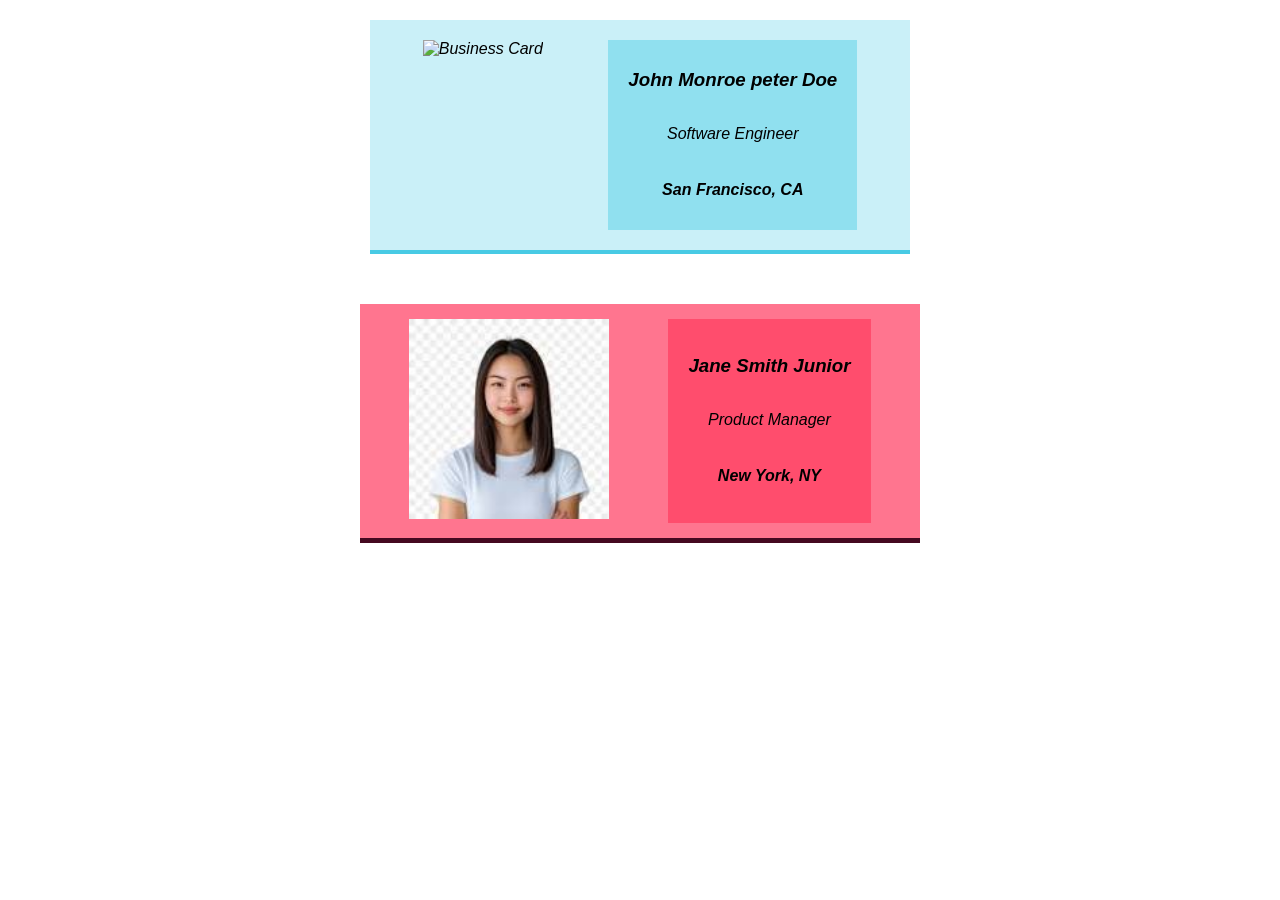
==== index.html @ 5d9ea2e1 "Add files via upload" ====
<!doctype html>
<html lang="en">
  <head>
    <meta charset="UTF-8" />
    <meta name="viewport" content="width=device-width, initial-scale=1.0" />
    <title>Document</title>
    <link rel="stylesheet" href="./main.css" />
  </head>
  <body>
    <div class="card">
      <!-- Image section -->
      <div class="child image_section">
        <img
          src="https://Static.vecteezy.com/system/resources/thumbnails/036/442/721/small/ai-generated-portrait-of-a-young-man-no-facial-expression-facing-the-camera-isolated-white-background-ai-generative-photo.jpg"
          alt="Business Card"
          class="avatar border-blue"
        />
      </div>

      <!-- Information section -->
      <div class="child info_section">
        <h3>John Monroe peter Doe</h3>
        <p>Software Engineer</p>
        <h4>San Francisco, CA</h4>
      </div>
    </div>

    <!--another card -->
    <div class="jane-card">
      <!-- Image section -->
      <div class="jane-image_section">
        <img
          src="[data-uri]"
          alt="Business Card"
          class="avatar border-blue"
        />
      </div>

      <!-- Information section -->
      <div class="jane-info_section">
        <h3>Jane Smith Junior</h3>
        <p>Product Manager</p>
        <h4>New York, NY</h4>
      </div>
    </div>
  </body>
</html>
---- main.css ----
body {
  margin: 20px;
  font-family: Arial, sans-serif;
}
.avatar {
  width: 200px;
}
/*flex parent*/
.card {
  background-color: #caf0f8;

  padding: 20px;
  max-width: 500px;
  margin-left: auto;
  border-bottom: 4px solid #48cae4;
  margin-right: auto;
  display: flex;
  justify-content: space-around;
}
.info_section {
  border: none;
  display: flex;
  flex-direction: column;
  justify-content: center;
  text-align: center;
  background-color: #90e0ef;
  padding: 10px 20px;
}
.child {
  font-style: italic;
}

.jane-card {
  padding: 15px 30px;
  max-width: 500px;
  margin: 50px auto;
  display: flex;
  gap: 20px;
  justify-content: space-around;
  border-bottom: 5px solid #450920;
  background-color: #ff758f;
}
.jane-info_section {
  display: flex;
  padding: 10px 20px;
  flex-direction: column;
  justify-content: center;
  text-align: center;
  font-style: italic;
  background-color: #ff4d6d;
}
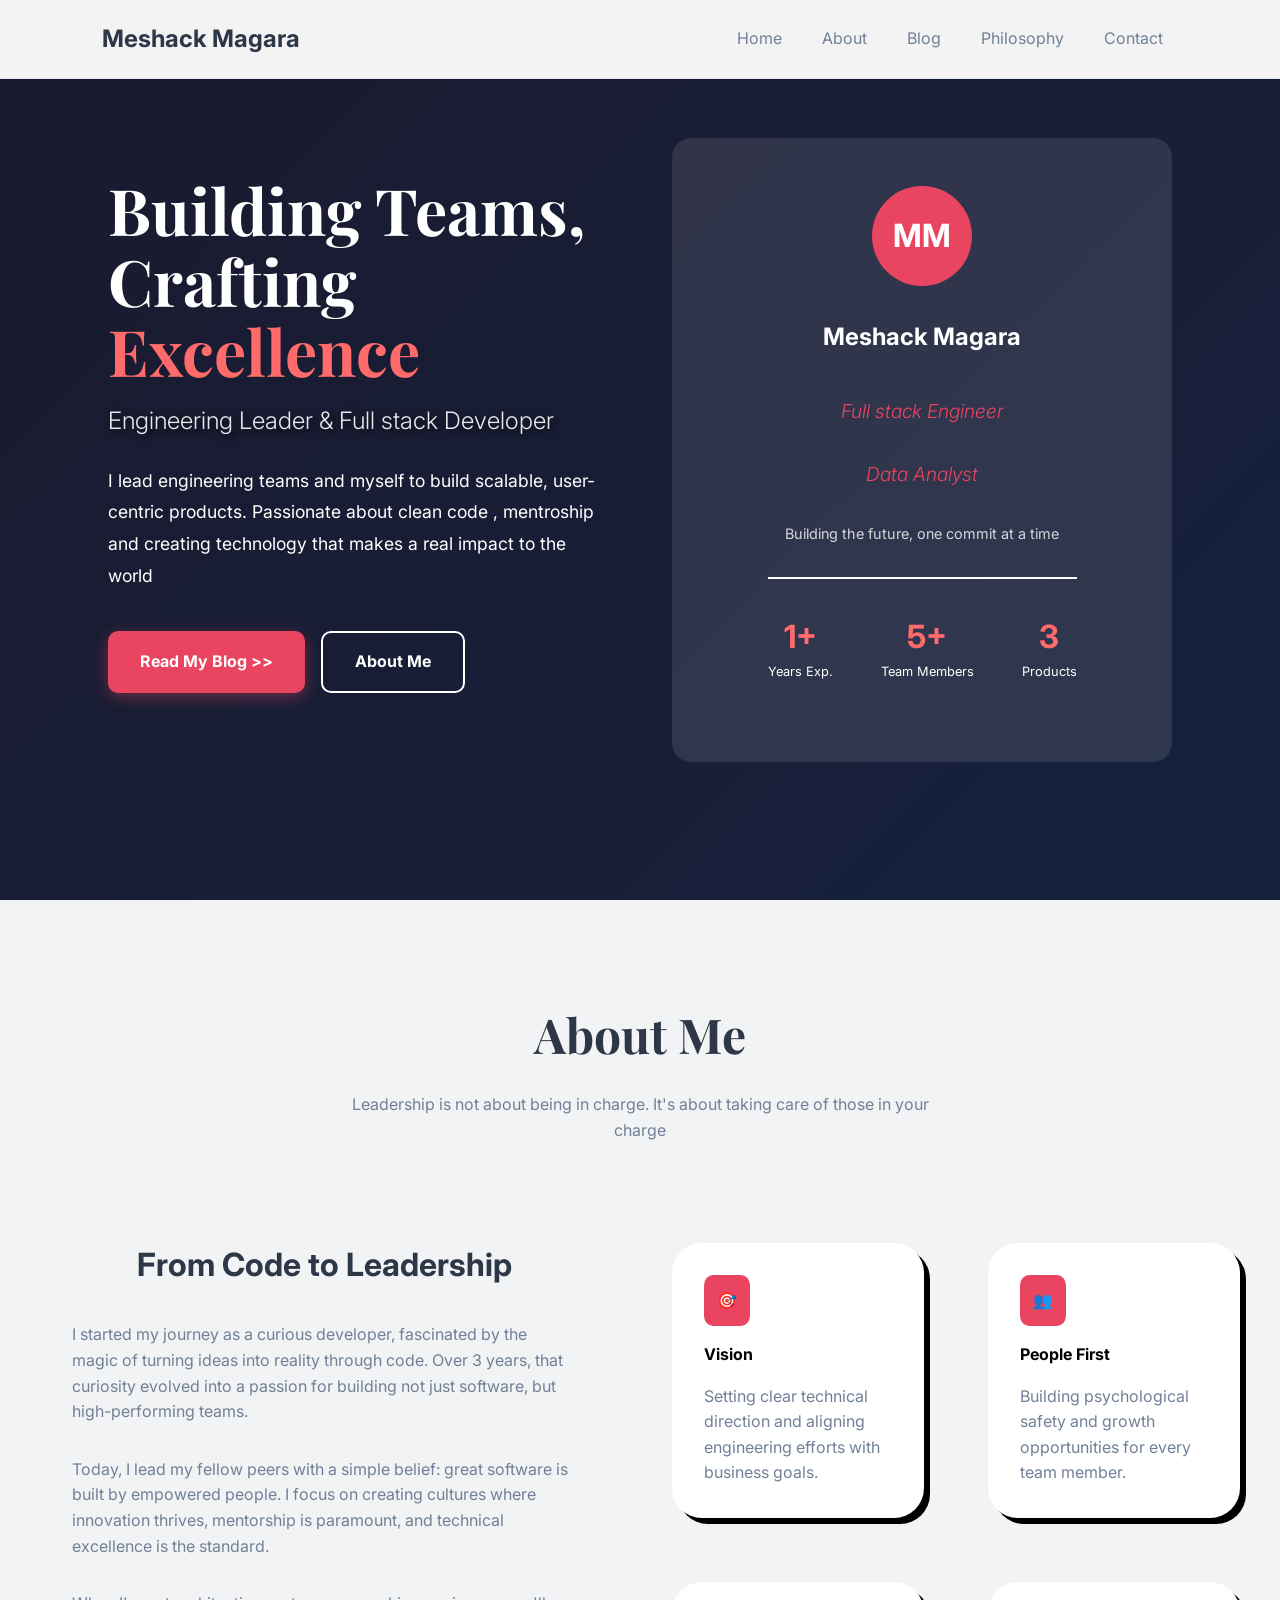
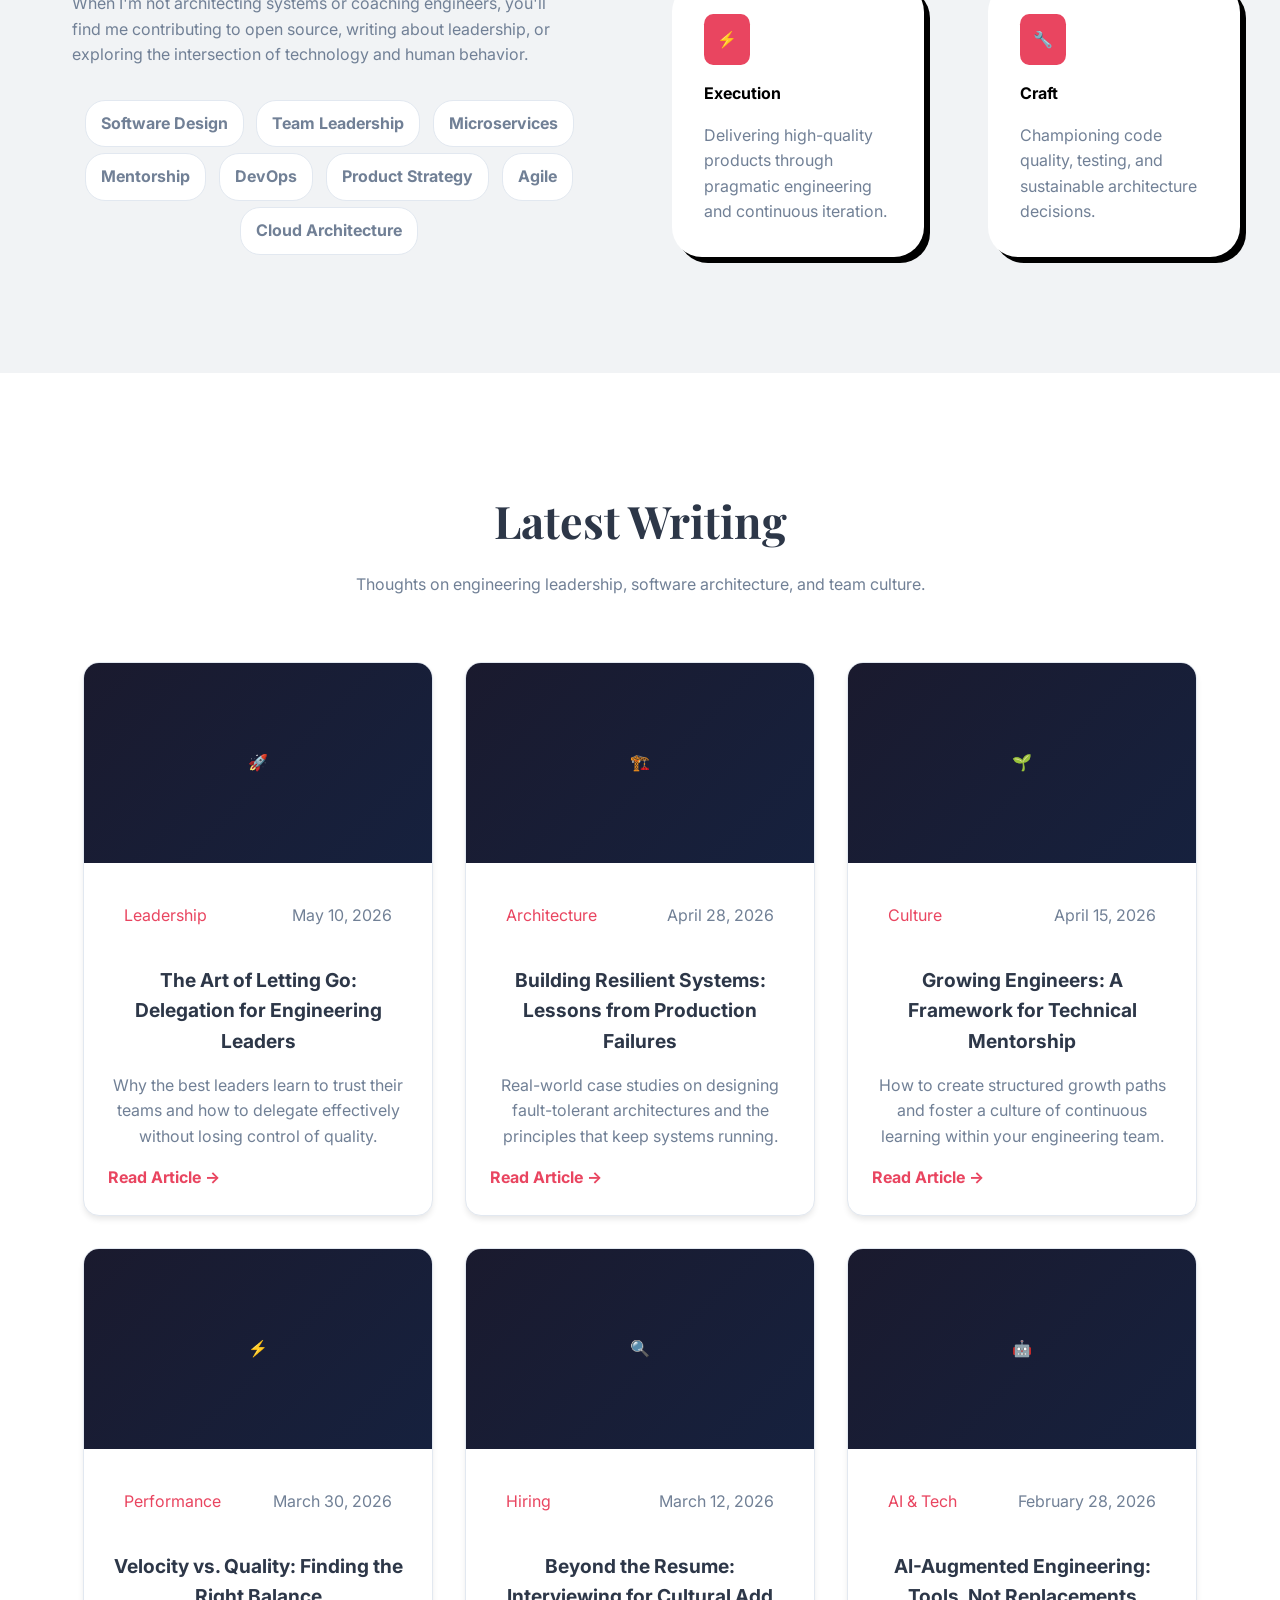
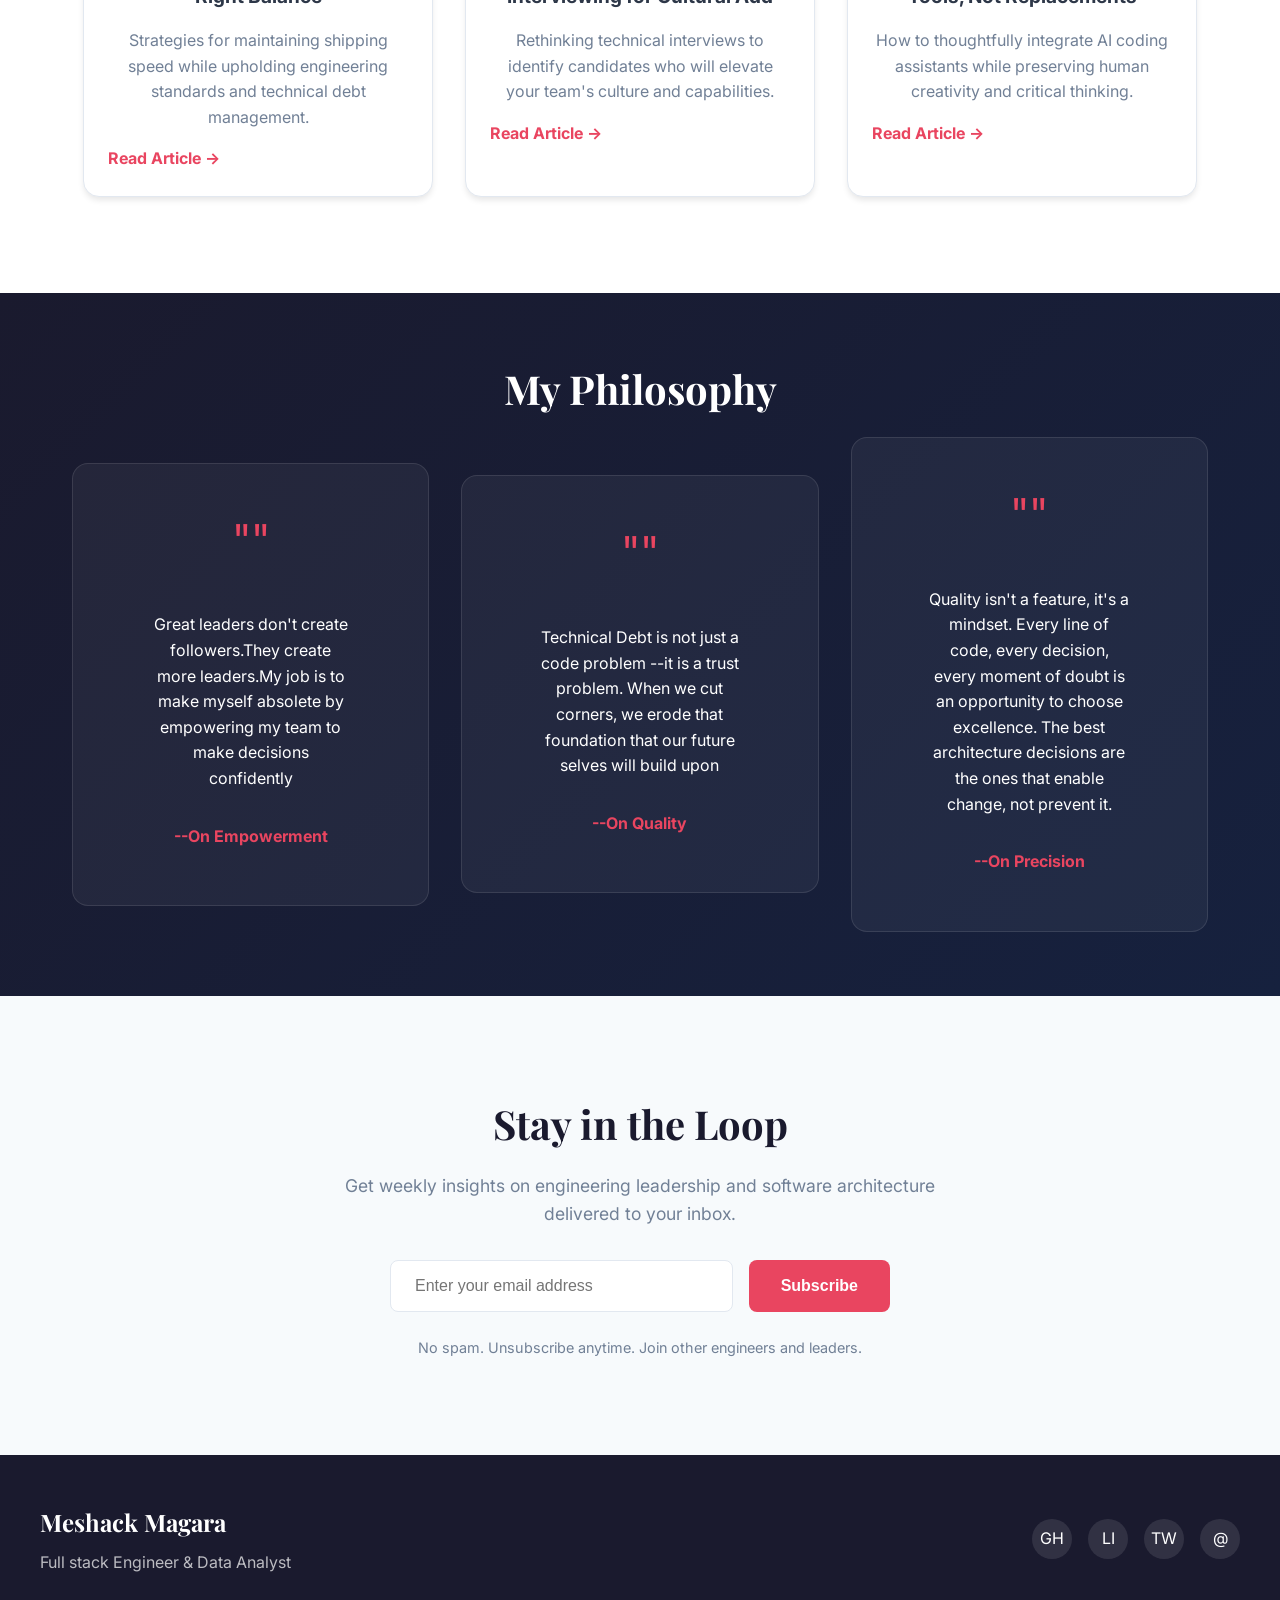
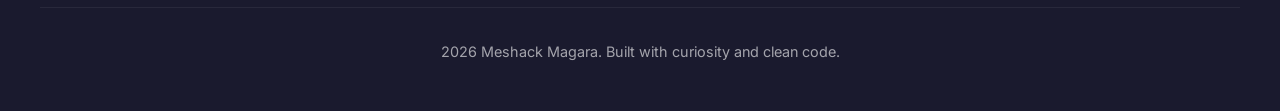
==== commit cc760b0b: "created my-blog-post" ====
--- a/index.html
+++ b/index.html
@@ -3,45 +3,343 @@
   <head>
     <meta charset="UTF-8" />
     <meta name="viewport" content="width=device-width, initial-scale=1.0" />
-    <title>Document</title>
-    <link rel="stylesheet" href="./main.css" />
+    <title>My Blog Post</title>
+    <link rel="stylesheet" href="main.css" />
+    <link
+      href="https://fonts.googleapis.com/css2?family=Inter:wght@300;400;500;600;700&family=Playfair+Display:wght@600;700&display=swap"
+      rel="stylesheet"
+    />
   </head>
   <body>
-    <div class="card">
-      <!-- Image section -->
-      <div class="child image_section">
-        <img
-          src="https://Static.vecteezy.com/system/resources/thumbnails/036/442/721/small/ai-generated-portrait-of-a-young-man-no-facial-expression-facing-the-camera-isolated-white-background-ai-generative-photo.jpg"
-          alt="Business Card"
-          class="avatar border-blue"
-        />
-      </div>
-
-      <!-- Information section -->
-      <div class="child info_section">
-        <h3>John Monroe peter Doe</h3>
-        <p>Software Engineer</p>
-        <h4>San Francisco, CA</h4>
-      </div>
-    </div>
-
-    <!--another card -->
-    <div class="jane-card">
-      <!-- Image section -->
-      <div class="jane-image_section">
-        <img
-          src="[data-uri]"
-          alt="Business Card"
-          class="avatar border-blue"
-        />
-      </div>
-
-      <!-- Information section -->
-      <div class="jane-info_section">
-        <h3>Jane Smith Junior</h3>
-        <p>Product Manager</p>
-        <h4>New York, NY</h4>
-      </div>
-    </div>
+    <!--Navigation section-->
+    <nav>
+      <div class="nav-bar">
+        <h2 class="name">Meshack Magara</h2>
+        <div class="nav-items">
+          <a href="#home" class="nav-link"> Home </a>
+          <a href="#about" class="nav-link">About</a>
+          <a href="#blog" class="nav-link">Blog</a>
+          <a href="#philosophy" class="nav-link">Philosophy</a>
+          <a href="#contact" class="nav-link">Contact</a>
+        </div>
+      </div>
+    </nav>
+
+    <section class="hero-section" id="home">
+      <div class="hero-container">
+        <!--first child-->
+        <div class="item">
+          <h1>
+            Building Teams, <br />
+            Crafting <br />
+            <span class="excellence">Excellence</span>
+          </h1>
+          <p class="highlight">Engineering Leader & Full stack Developer</p>
+          <p class="description">
+            I lead engineering teams and myself to build scalable, user- centric
+            products. Passionate about clean code , mentroship and creating
+            technology that makes a real impact to the world
+          </p>
+          <div class="btns">
+            <a href="#home" class="btn my-blog-btn">Read My Blog >></a>
+            <a href="#hero-section" class="btn about-btn">About Me</a>
+          </div>
+        </div>
+        <!--second child-->
+        <div class="item">
+          <div class="profile-card">
+            <div class="profile-avatar">MM</div>
+            <h3>Meshack Magara</h3>
+            <p class="role">Full stack Engineer</p>
+            <p class="role">Data Analyst</p>
+            <p style="opacity: 0.8; font-size: 0.9rem">
+              Building the future, one commit at a time
+            </p>
+            <div class="stats">
+              <div class="stat-item">
+                <h4>1+</h4>
+                <p>Years Exp.</p>
+              </div>
+              <div class="stat-item">
+                <h4>5+</h4>
+                <p>Team Members</p>
+              </div>
+              <div class="stat-item">
+                <h4>3</h4>
+                <p>Products</p>
+              </div>
+            </div>
+          </div>
+        </div>
+      </div>
+    </section>
+
+    <!--About section-->
+    <section class="About-section" id="about">
+      <div class="about-container">
+        <div class="about-header">
+          <h2>About Me</h2>
+          <p>
+            Leadership is not about being in charge. It's about taking care of
+            those in your charge
+          </p>
+        </div>
+        <div class="about-grid">
+          <!--about content-->
+          <div class="about-content">
+            <h3>From Code to Leadership</h3>
+            <p>
+              I started my journey as a curious developer, fascinated by the
+              magic of turning ideas into reality through code. Over 3 years,
+              that curiosity evolved into a passion for building not just
+              software, but high-performing teams.
+            </p>
+            <p>
+              Today, I lead my fellow peers with a simple belief: great software
+              is built by empowered people. I focus on creating cultures where
+              innovation thrives, mentorship is paramount, and technical
+              excellence is the standard.
+            </p>
+            <p>
+              When I'm not architecting systems or coaching engineers, you'll
+              find me contributing to open source, writing about leadership, or
+              exploring the intersection of technology and human behavior.
+            </p>
+
+            <div class="skills">
+              <span class="skill-tag">Software Design</span>
+              <span class="skill-tag">Team Leadership</span>
+              <span class="skill-tag">Microservices</span>
+              <span class="skill-tag">Mentorship</span>
+              <span class="skill-tag">DevOps</span>
+              <span class="skill-tag">Product Strategy</span>
+              <span class="skill-tag">Agile</span>
+              <span class="skill-tag">Cloud Architecture</span>
+            </div>
+          </div>
+
+          <!--about visuals-->
+          <div class="about-visual">
+            <div class="info-card">
+              <div class="icon">🎯</div>
+              <h4 class="vision">Vision</h4>
+              <p>
+                Setting clear technical direction and aligning engineering
+                efforts with business goals.
+              </p>
+            </div>
+            <div class="info-card">
+              <div class="icon">👥</div>
+              <h4 class="vision">People First</h4>
+              <p>
+                Building psychological safety and growth opportunities for every
+                team member.
+              </p>
+            </div>
+            <div class="info-card">
+              <div class="icon">⚡</div>
+              <h4 class="vision">Execution</h4>
+              <p>
+                Delivering high-quality products through pragmatic engineering
+                and continuous iteration.
+              </p>
+            </div>
+            <div class="info-card">
+              <div class="icon">🔧</div>
+              <h4 class="vision">Craft</h4>
+              <p>
+                Championing code quality, testing, and sustainable architecture
+                decisions.
+              </p>
+            </div>
+          </div>
+        </div>
+      </div>
+    </section>
+
+    <!--blog section-->
+    <section class="blog-section" id="blog">
+      <div class="blog-container">
+        <!--blog header-->
+        <div class="blog-header">
+          <h2 class="blog-title">Latest Writing</h2>
+          <p class="blog-description">
+            Thoughts on engineering leadership, software architecture, and team
+            culture.
+          </p>
+        </div>
+
+        <!--blog grid-->
+        <div class="blog-grid">
+          <div class="blog-card">
+            <div class="blog-image">🚀</div>
+            <div class="blog-content">
+              <div class="blog-meta">
+                <span class="blog-category">Leadership</span>
+                <span>May 10, 2026</span>
+              </div>
+              <h3>The Art of Letting Go: Delegation for Engineering Leaders</h3>
+              <p>
+                Why the best leaders learn to trust their teams and how to
+                delegate effectively without losing control of quality.
+              </p>
+              <a href="#" class="read-more">Read Article →</a>
+            </div>
+          </div>
+          <div class="blog-card">
+            <div class="blog-image">🏗️</div>
+            <div class="blog-content">
+              <div class="blog-meta">
+                <span class="blog-category">Architecture</span>
+                <span>April 28, 2026</span>
+              </div>
+              <h3>
+                Building Resilient Systems: Lessons from Production Failures
+              </h3>
+              <p>
+                Real-world case studies on designing fault-tolerant
+                architectures and the principles that keep systems running.
+              </p>
+              <a href="#" class="read-more">Read Article →</a>
+            </div>
+          </div>
+          <div class="blog-card">
+            <div class="blog-image">🌱</div>
+            <div class="blog-content">
+              <div class="blog-meta">
+                <span class="blog-category">Culture</span>
+                <span>April 15, 2026</span>
+              </div>
+              <h3>Growing Engineers: A Framework for Technical Mentorship</h3>
+              <p>
+                How to create structured growth paths and foster a culture of
+                continuous learning within your engineering team.
+              </p>
+              <a href="#" class="read-more">Read Article →</a>
+            </div>
+          </div>
+          <div class="blog-card">
+            <div class="blog-image">⚡</div>
+            <div class="blog-content">
+              <div class="blog-meta">
+                <span class="blog-category">Performance</span>
+                <span>March 30, 2026</span>
+              </div>
+              <h3>Velocity vs. Quality: Finding the Right Balance</h3>
+              <p>
+                Strategies for maintaining shipping speed while upholding
+                engineering standards and technical debt management.
+              </p>
+              <a href="#" class="read-more">Read Article →</a>
+            </div>
+          </div>
+          <div class="blog-card">
+            <div class="blog-image">🔍</div>
+            <div class="blog-content">
+              <div class="blog-meta">
+                <span class="blog-category">Hiring</span>
+                <span>March 12, 2026</span>
+              </div>
+              <h3>Beyond the Resume: Interviewing for Cultural Add</h3>
+              <p>
+                Rethinking technical interviews to identify candidates who will
+                elevate your team's culture and capabilities.
+              </p>
+              <a href="#" class="read-more">Read Article →</a>
+            </div>
+          </div>
+          <div class="blog-card">
+            <div class="blog-image">🤖</div>
+            <div class="blog-content">
+              <div class="blog-meta">
+                <span class="blog-category">AI & Tech</span>
+                <span>February 28, 2026</span>
+              </div>
+              <h3>AI-Augmented Engineering: Tools, Not Replacements</h3>
+              <p>
+                How to thoughtfully integrate AI coding assistants while
+                preserving human creativity and critical thinking.
+              </p>
+              <a href="#" class="read-more">Read Article →</a>
+            </div>
+          </div>
+        </div>
+      </div>
+    </section>
+
+    <!--philosophy section-->
+    <section class="philosophy" id="philosophy">
+      <div class="container">
+        <h2 class="philosophy-header">My Philosophy</h2>
+        <div class="philosophy-cards">
+          <div class="philosophy-card">
+            <div class="quote">""</div>
+            <p class="philosophy-description">
+              Great leaders don't create followers.They create more leaders.My
+              job is to make myself absolete by empowering my team to make
+              decisions confidently
+            </p>
+            <p class="tip">--On Empowerment</p>
+          </div>
+          <div class="philosophy-card">
+            <div class="quote">""</div>
+            <p class="philosophy-description">
+              Technical Debt is not just a code problem --it is a trust problem.
+              When we cut corners, we erode that foundation that our future
+              selves will build upon
+            </p>
+            <p class="tip">--On Quality</p>
+          </div>
+          <div class="philosophy-card">
+            <div class="quote">""</div>
+            <p class="philosophy-description">
+              Quality isn't a feature, it's a mindset. Every line of code, every
+              decision, every moment of doubt is an opportunity to choose
+              excellence. The best architecture decisions are the ones that
+              enable change, not prevent it.
+            </p>
+            <p class="tip">--On Precision</p>
+          </div>
+        </div>
+      </div>
+    </section>
+
+    <!--Contact section-->
+    <section class="newsletter" id="contact">
+      <div class="container">
+        <div class="newsletter-header">
+          <h2>Stay in the Loop</h2>
+          <p>
+            Get weekly insights on engineering leadership and software
+            architecture delivered to your inbox.
+          </p>
+        </div>
+        <form class="newsletter-form">
+          <input type="email" placeholder="Enter your email address" required />
+          <button type="submit">Subscribe</button>
+        </form>
+        <p class="newsletter-note">
+          No spam. Unsubscribe anytime. Join other engineers and leaders.
+        </p>
+      </div>
+    </section>
+
+    <footer>
+      <div class="footer-content">
+        <div class="footer-brand">
+          <h3>Meshack Magara</h3>
+          <p>Full stack Engineer & Data Analyst</p>
+        </div>
+        <div class="social-links">
+          <a href="#" title="GitHub">GH</a>
+          <a href="#" title="LinkedIn">LI</a>
+          <a href="#" title="Twitter">TW</a>
+          <a href="#" title="Email">@</a>
+        </div>
+      </div>
+      <div class="footer-bottom">
+        <p>2026 Meshack Magara. Built with curiosity and clean code.</p>
+      </div>
+    </footer>
   </body>
 </html>
--- a/main.css
+++ b/main.css
@@ -1,51 +1,960 @@
+* {
+  margin: 0;
+  padding: 0;
+  box-sizing: border-box;
+}
+
+:root {
+  --primary: #1a1a2e;
+  --secondary: #16213e;
+  --accent: #e94560;
+  --accent-light: #ff6b6b;
+  --text: #2d3748;
+  --text-light: #718096;
+  --bg: #ffffff;
+  --bg-alt: #f7fafc;
+  --border: #e2e8f0;
+  --shadow: 0 4px 6px -1px rgba(0, 0, 0, 0.1);
+  --shadow-lg: 0 20px 25px -5px rgba(0, 0, 0, 0.1);
+}
+
+html {
+  scroll-behavior: smooth;
+}
+
 body {
-  margin: 20px;
-  font-family: Arial, sans-serif;
-}
-.avatar {
-  width: 200px;
-}
-/*flex parent*/
-.card {
-  background-color: #caf0f8;
-
-  padding: 20px;
+  font-family:
+    "Inter",
+    -apple-system,
+    BlinkMacSystemFont,
+    sans-serif;
+  color: var(--text);
+  line-height: 1.6;
+  background: var(--bg);
+}
+
+/* Navigation section*/
+nav {
+  position: fixed;
+  top: 0;
+  width: 100%;
+  background: rgba(255, 255, 255, 0.95);
+  backdrop-filter: blur(10px);
+  z-index: 1000;
+  border-bottom: 1px solid var(--border);
+  padding: 1rem 0;
+}
+
+.name {
+  margin-left: 30px;
+  font-style: normal;
+  font-weight: bold;
+}
+
+.nav-bar {
+  max-width: 1200px;
+  margin: 0 auto;
+  padding: 0 2rem;
+  display: flex;
+  justify-content: space-between;
+  align-items: center;
+}
+.nav-items {
+  margin-right: 30px;
+  display: flex;
+  flex-wrap: wrap;
+  align-items: center;
+  justify-content: space-around;
+  gap: 10px;
+}
+
+.nav-link {
+  padding: 10px 15px;
+  text-decoration: none;
+  color: var(--text-light);
+  position: relative;
+}
+.nav-link:hover {
+  color: var(--accent);
+}
+
+/*hero-section*/
+.hero-section {
+  min-height: 100vh;
+  display: flex;
+  align-items: center;
+  background: linear-gradient(135deg, var(--primary) 0%, var(--secondary) 100%);
+  color: white;
+  position: relative;
+  overflow: hidden;
+}
+.hero-container {
+  max-width: 1200px;
+  margin: 0 auto;
+  padding: 0 3rem;
+  display: grid;
+  grid-template-columns: 1fr 1fr;
+  gap: 4rem;
+  align-items: center;
+  position: relative;
+  z-index: 1;
+}
+.hero-container h1 {
+  font-family: "Playfair Display", serif;
+  font-size: 4rem;
+  font-weight: 700;
+  margin-bottom: 1rem;
+  line-height: 1.1;
+}
+
+.excellence {
+  color: var(--accent-light);
+}
+
+.item .highlight {
+  font-size: 1.5rem;
+  font-weight: 300;
+  margin-bottom: 1.5rem;
+  text-shadow: 3px 3px 10px black;
+  opacity: 0.9;
+}
+
+.item .description {
+  line-height: 1.8;
   max-width: 500px;
-  margin-left: auto;
-  border-bottom: 4px solid #48cae4;
-  margin-right: auto;
-  display: flex;
+  font-size: 1.1rem;
+  margin-bottom: 2.5rem;
+}
+.btns {
+  display: flex;
+  gap: 1rem;
+  margin-bottom: 2rem;
+}
+
+.btn {
+  display: inline-flex;
+  align-items: center;
+  padding: 1rem 2rem;
+  font-size: 1rem;
+  border-radius: 10px;
+  font-weight: bold;
+  text-decoration: none;
+  gap: 0.5rem;
+  transition: all 0.3s;
+}
+
+.my-blog-btn {
+  background: var(--accent);
+  color: white;
+  box-shadow: 0 4px 15px rgba(233, 69, 96, 0.4);
+}
+
+.my-blog-btn:hover {
+  background: var(--accent-light);
+  transform: translateY(-2px);
+  box-shadow: 0 6px 20px rgba(233, 69, 96, 0.5);
+}
+
+.about-btn {
+  color: white;
+  border: 2px solid white;
+}
+.about-btn:hover {
+  background: var(--text-light);
+}
+
+.profile-card {
+  display: flex;
+  flex-direction: column;
+  gap: 2rem;
+  background: rgba(255, 255, 255, 0.1);
+  border-radius: 1.2rem;
+  align-items: center;
   justify-content: space-around;
-}
-.info_section {
+  padding: 3rem;
+}
+
+.profile-avatar {
+  background: var(--accent);
+  width: 100px;
+  height: 100px;
+  display: flex;
+  align-items: center;
+  justify-content: center;
+  border-radius: 50%;
+  font-size: 2rem;
+  font-weight: bold;
+}
+
+.profile-card h3 {
+  font-weight: 2rem;
+  font-size: 1.5rem;
+  margin-bottom: 0.5rem;
+}
+
+.role {
+  font-style: italic;
+  font-size: 1.2rem;
+  font-weight: 300;
+  color: var(--accent);
+}
+
+.stats {
+  display: flex;
+  gap: 3rem;
+  justify-content: center;
+  border-top: 2px solid white;
+  padding: 2rem 0;
+}
+
+.stat-item {
+  display: flex;
+  flex-direction: column;
+  justify-content: center;
+  align-items: center;
+}
+.stat-item h4 {
+  font-weight: bold;
+  font-size: 2rem;
+  color: var(--accent-light);
+}
+.stat-item p {
+  font-size: 0.8rem;
+}
+
+section {
+  padding: 6rem 0;
+}
+
+/*About section*/
+.About-section {
+  background-color: rgb(241, 243, 245);
+}
+.about-container {
+  display: flex;
+  flex-direction: column;
+  align-items: center;
+  gap: 3rem;
+  max-width: 1200px;
+  margin: 0 auto;
+}
+
+.about-header {
+  text-align: center;
+  display: flex;
+  flex-direction: column;
+  justify-content: center;
+  align-items: center;
+  gap: 1.2rem;
+  margin-bottom: 2rem;
+}
+
+.about-header h2 {
+  font-family: "Playfair Display", serif;
+  font-size: 3rem;
+  font-weight: bolder;
+  color: var(--text);
+}
+.about-header p {
+  max-width: 600px;
+  color: var(--text-light);
+}
+
+.about-grid {
+  display: grid;
+  grid-template-columns: 1fr 1fr;
+  gap: 4rem;
+  align-items: center;
+}
+
+.about-content {
+  display: flex;
+  flex-direction: column;
+  align-items: center;
+  gap: 2rem;
+  padding: 1rem 2rem;
+}
+
+.about-content h3 {
+  color: var(--text);
+  font-weight: bold;
+  font-size: 2rem;
+}
+.about-content {
+  color: var(--text-light);
+}
+
+.skills {
+  display: inline-flex;
+  justify-content: space-evenly;
+  flex-wrap: wrap;
+}
+.skill-tag {
+  border: 1px solid var(--border);
+  border-radius: 20px;
+  background-color: white;
+  font-weight: bold;
+  padding: 10px 15px;
+  margin-left: 10px;
+  margin-bottom: 6px;
+}
+
+.skill-tag:hover {
+  background: var(--accent);
+  color: white;
+  transform: translateY(-5px);
+  transition: all 0.3s ease;
+}
+
+.about-visual {
+  display: grid;
+  align-items: center;
+  gap: 4rem;
+  grid-template-columns: 1fr 1fr;
+}
+
+.info-card {
+  background-color: white;
+  padding: 2rem;
+  color: var(--text-light);
+  border-radius: 30px;
+  box-shadow: 6px 6px black;
+}
+.info-card:hover {
+  transform: translateY(-10px);
+  box-shadow: 8px 8px black;
+  transition: all 0.3s ease;
+}
+
+.icon {
+  background-color: var(--accent);
+  display: inline-flex;
+  align-items: center;
+  justify-content: center;
+  padding: 0.8rem;
+  border-radius: 20%;
+  margin-bottom: 1rem;
+}
+
+.vision {
+  font-weight: bold;
+  color: black;
+  margin-bottom: 1rem;
+}
+
+/* blog section*/
+
+.blog-section {
+  display: flex;
+  align-items: center;
+  justify-content: center;
+  max-width: 1200px;
+  margin: 0 auto;
+  text-align: center;
+}
+
+.blog-container {
+  padding: 0 3rem;
+  margin: 0 auto;
+  display: flex;
+  flex-direction: column;
+  gap: 3rem;
+  position: relative;
+}
+
+.blog-header {
+  padding: 1rem 0;
+  display: flex;
+  flex-direction: column;
+  align-items: center;
+  justify-content: center;
+  gap: 1rem;
+}
+
+.blog-title {
+  font-weight: bolder;
+  font-family: "Playfair Display", serif;
+  font-size: 2.8rem;
+}
+.blog-description {
+  color: var(--text-light);
+  max-width: 600px;
+}
+
+.blog-grid {
+  display: grid;
+  grid-template-columns: repeat(auto-fit, minmax(350px, 1fr));
+  max-width: 1200px;
+  gap: 2rem;
+  margin: 0 auto;
+  padding: 0 2rem;
+}
+
+.blog-card:hover {
+  transform: translateY(-10px);
+  box-shadow: 10px 10px 15px #333;
+  transition: all 0.4s ease;
+}
+.blog-card {
+  border: 2px solid blue;
+  background: white;
+  border-radius: 16px;
+  overflow: hidden;
+  display: flex;
+  flex-direction: column;
+  box-shadow: var(--shadow);
+  gap: 1rem;
+  border: 1px solid var(--border);
+  transition: all 0.3s;
+}
+
+.blog-img,
+.blog-image {
+  height: 200px;
+  background: linear-gradient(135deg, var(--primary), var(--secondary));
+  display: flex;
+  justify-content: center;
+  align-items: center;
+}
+.blog-content {
+  padding: 1.5rem;
+  color: var(--text-light);
+  display: flex;
+  flex-direction: column;
+  gap: 1rem;
+}
+
+.blog-content h3 {
+  color: var(--text);
+  font-weight: bold;
+  font-size: 1.2rem;
+}
+
+.blog-meta {
+  display: flex;
+  justify-content: space-between;
+  margin: 0 1rem;
+  margin-bottom: 20px;
+  color: var(--text-light);
+}
+
+.blog-category {
+  color: var(--accent);
+}
+
+.read-more {
+  display: inline-flex;
+  justify-content: start;
+  color: var(--accent);
+  text-decoration: none;
+  font-weight: bold;
+  text-align: start;
+}
+
+/*philosophy section*/
+.philosophy {
+  padding: 4rem 2rem;
+  background: linear-gradient(135deg, var(--primary), var(--secondary));
+  color: white;
+  text-align: center;
+}
+.philosophy h2 {
+  font-size: 2.5rem;
+  margin-bottom: 1rem;
+  font-family: "Playfair Display", serif;
+}
+.philosophy-cards {
+  display: grid;
+  max-width: 1200px;
+  grid-template-columns: repeat(auto-fit, minmax(300px, 1fr));
+  gap: 2rem;
+  margin: 0 auto;
+  justify-content: center;
+  align-items: center;
+}
+.philosophy-card {
+  padding: 2.5rem;
+  justify-content: center;
+  align-items: center;
+  display: flex;
+  flex-direction: column;
+  gap: 1rem;
+  background: rgba(255, 255, 255, 0.05);
+  border: 1px solid rgba(255, 255, 255, 0.1);
+  border-radius: 16px;
+  padding: 2.5rem;
+  transition: all 0.3s;
+}
+.philosophy-card:hover {
+  transform: translateY(-10px);
+  box-shadow: 0 10px 20px rgba(0, 0, 0, 0.1);
+  transition: all 0.4s ease;
+}
+
+.philosophy-card p {
+  max-width: 200px;
+}
+
+.quote {
+  font-size: 3rem;
+  color: var(--accent);
+  margin-bottom: 1rem;
+}
+
+.tip {
+  margin: 1rem;
+  color: var(--accent);
+  font-weight: bold;
+}
+
+.container {
+  max-width: 1200px;
+  margin: 0 auto;
+  padding: 0 2rem;
+}
+
+/* contact section */
+.newsletter {
+  background: var(--bg-alt);
+  text-align: center;
+}
+
+.newsletter-header {
+  margin-bottom: 2rem;
+}
+
+.newsletter-header h2 {
+  color: var(--primary);
+  font-family: "Playfair Display", serif;
+  font-size: 2.5rem;
+  margin-bottom: 1rem;
+}
+
+.newsletter-header p {
+  color: var(--text-light);
+  font-size: 1.1rem;
+  max-width: 600px;
+  margin: 0 auto;
+}
+
+.newsletter-form {
+  display: flex;
+  max-width: 500px;
+  margin: 0 auto;
+  gap: 1rem;
+}
+
+.newsletter-form input {
+  flex: 1;
+  padding: 1rem 1.5rem;
+  border: 1px solid var(--border);
+  border-radius: 8px;
+  font-size: 1rem;
+  outline: none;
+  transition: border-color 0.3s;
+}
+
+.newsletter-form input:focus {
+  border-color: var(--accent);
+}
+
+.newsletter-form button {
+  background: var(--accent);
+  color: white;
   border: none;
-  display: flex;
-  flex-direction: column;
-  justify-content: center;
+  border-radius: 8px;
+  cursor: pointer;
+  font-size: 1rem;
+  font-weight: 600;
+  padding: 1rem 2rem;
+  transition: all 0.3s;
+}
+
+.newsletter-form button:hover {
+  background: var(--accent-light);
+  transform: translateY(-2px);
+}
+
+.newsletter-note {
+  color: var(--text-light);
+  font-size: 0.9rem;
+  margin-top: 1.5rem;
+}
+
+footer {
+  background: var(--primary);
+  color: white;
+  padding: 3rem 2rem;
+}
+
+.footer-content {
+  align-items: center;
+  display: flex;
+  justify-content: space-between;
+  margin: 0 auto;
+  max-width: 1200px;
+}
+
+.footer-brand h3 {
+  font-family: "Playfair Display", serif;
+  font-size: 1.5rem;
+  margin-bottom: 0.5rem;
+}
+
+.footer-brand p {
+  opacity: 0.7;
+}
+
+.social-links {
+  display: flex;
+  gap: 1rem;
+}
+
+.social-links a {
+  align-items: center;
+  background: rgba(255, 255, 255, 0.1);
+  border-radius: 50%;
+  color: white;
+  display: flex;
+  height: 40px;
+  justify-content: center;
+  text-decoration: none;
+  transition: all 0.3s;
+  width: 40px;
+}
+
+.social-links a:hover {
+  background: var(--accent);
+  transform: translateY(-3px);
+}
+
+.footer-bottom {
+  border-top: 1px solid rgba(255, 255, 255, 0.1);
+  font-size: 0.9rem;
+  margin: 2rem auto 0;
+  max-width: 1200px;
+  opacity: 0.6;
+  padding-top: 2rem;
   text-align: center;
-  background-color: #90e0ef;
-  padding: 10px 20px;
-}
-.child {
-  font-style: italic;
-}
-
-.jane-card {
-  padding: 15px 30px;
-  max-width: 500px;
-  margin: 50px auto;
-  display: flex;
-  gap: 20px;
-  justify-content: space-around;
-  border-bottom: 5px solid #450920;
-  background-color: #ff758f;
-}
-.jane-info_section {
-  display: flex;
-  padding: 10px 20px;
-  flex-direction: column;
-  justify-content: center;
-  text-align: center;
-  font-style: italic;
-  background-color: #ff4d6d;
-}
+}
+
+/* Large tablets and smaller desktops */
+@media (max-width: 1200px) {
+  .nav-bar,
+  .hero-container,
+  .about-container,
+  .container {
+    max-width: 100%;
+  }
+
+  .hero-container,
+  .blog-container {
+    padding-left: 2rem;
+    padding-right: 2rem;
+  }
+
+  .hero-container h1 {
+    font-size: 3.5rem;
+  }
+
+  .about-grid,
+  .about-visual {
+    gap: 2.5rem;
+  }
+}
+
+/* Tablets and small laptops */
+@media (max-width: 992px) {
+  nav {
+    padding: 0.8rem 0;
+  }
+
+  .nav-bar {
+    gap: 1rem;
+    padding: 0 1.5rem;
+  }
+
+  .name {
+    margin-left: 0;
+  }
+
+  .nav-items {
+    margin-right: 0;
+    gap: 0.25rem;
+  }
+
+  .nav-link {
+    padding: 0.6rem 0.7rem;
+  }
+
+  .hero-section {
+    min-height: auto;
+    padding: 8rem 0 5rem;
+  }
+
+  .hero-container {
+    grid-template-columns: 1fr;
+    max-width: 760px;
+    text-align: center;
+  }
+
+  .item .description {
+    margin-left: auto;
+    margin-right: auto;
+  }
+
+  .btns {
+    justify-content: center;
+  }
+
+  .about-grid {
+    grid-template-columns: 1fr;
+    padding: 0 2rem;
+  }
+
+  .about-content {
+    padding: 0;
+    text-align: center;
+  }
+
+  .about-visual {
+    grid-template-columns: repeat(2, minmax(0, 1fr));
+  }
+
+  .blog-grid,
+  .philosophy-cards {
+    grid-template-columns: repeat(2, minmax(0, 1fr));
+  }
+}
+
+@media (max-width: 768px) {
+  section {
+    padding: 4rem 0;
+  }
+
+  .hero-container,
+  .about-grid {
+    grid-template-columns: 1fr;
+    text-align: center;
+  }
+
+  .hero-container h1 {
+    font-size: 2.5rem;
+  }
+
+  .nav-bar,
+  .footer-content {
+    align-items: center;
+    flex-direction: column;
+    gap: 1rem;
+  }
+
+  .nav-bar {
+    padding: 0 1rem;
+  }
+
+  .nav-items {
+    justify-content: center;
+    margin-right: 0;
+  }
+
+  .nav-link {
+    font-size: 0.95rem;
+    padding: 0.45rem 0.6rem;
+  }
+
+  .hero-container,
+  .blog-container,
+  .container {
+    padding-left: 1.25rem;
+    padding-right: 1.25rem;
+  }
+
+  .hero-section {
+    padding-top: 9rem;
+  }
+
+  .item .highlight {
+    font-size: 1.2rem;
+  }
+
+  .btns {
+    flex-wrap: wrap;
+  }
+
+  .profile-card {
+    padding: 2rem;
+  }
+
+  .stats {
+    gap: 1.5rem;
+  }
+
+  .about-header h2,
+  .blog-title,
+  .philosophy h2,
+  .newsletter-header h2 {
+    font-size: 2.2rem;
+  }
+
+  .about-visual,
+  .blog-grid,
+  .philosophy-cards {
+    grid-template-columns: 1fr;
+  }
+
+  .blog-grid {
+    padding: 0;
+  }
+
+  .blog-meta {
+    align-items: flex-start;
+    flex-direction: column;
+    gap: 0.25rem;
+    margin-left: 0;
+    margin-right: 0;
+  }
+
+  .newsletter-form {
+    flex-direction: column;
+  }
+}
+
+/* Large phones */
+@media (max-width: 576px) {
+  body {
+    font-size: 0.95rem;
+  }
+
+  .nav-items {
+    row-gap: 0.35rem;
+  }
+
+  .hero-section {
+    padding: 10rem 0 4rem;
+  }
+
+  .hero-container {
+    gap: 2rem;
+    padding-left: 1rem;
+    padding-right: 1rem;
+  }
+
+  .hero-container h1 {
+    font-size: 2.25rem;
+  }
+
+  .item .description {
+    font-size: 1rem;
+  }
+
+  .btns {
+    align-items: stretch;
+    flex-direction: column;
+  }
+
+  .btn {
+    justify-content: center;
+    padding: 0.9rem 1.25rem;
+    width: 100%;
+  }
+
+  .profile-card {
+    border-radius: 1rem;
+    gap: 1.25rem;
+    padding: 1.5rem;
+  }
+
+  .stats {
+    flex-direction: column;
+    padding-bottom: 0;
+    width: 100%;
+  }
+
+  .about-grid,
+  .blog-container,
+  .container,
+  .philosophy {
+    padding-left: 1rem;
+    padding-right: 1rem;
+  }
+
+  .about-header h2,
+  .blog-title,
+  .philosophy h2,
+  .newsletter-header h2 {
+    font-size: 2rem;
+  }
+
+  .about-content h3 {
+    font-size: 1.6rem;
+  }
+
+  .skills {
+    justify-content: center;
+  }
+
+  .skill-tag {
+    margin-left: 0;
+  }
+
+  .info-card,
+  .philosophy-card {
+    border-radius: 12px;
+    padding: 1.5rem;
+  }
+
+  .blog-grid {
+    grid-template-columns: minmax(0, 1fr);
+  }
+
+  .blog-content {
+    padding: 1.25rem;
+  }
+
+  .newsletter-form button,
+  .newsletter-form input {
+    width: 100%;
+  }
+
+  .footer-content {
+    text-align: center;
+  }
+}
+
+/* Small phones */
+@media (max-width: 400px) {
+  .nav-link {
+    font-size: 0.85rem;
+    padding: 0.35rem 0.45rem;
+  }
+
+  .hero-section {
+    padding-top: 11rem;
+  }
+
+  .hero-container h1 {
+    font-size: 2rem;
+  }
+
+  .profile-avatar {
+    height: 82px;
+    width: 82px;
+  }
+
+  .about-header h2,
+  .blog-title,
+  .philosophy h2,
+  .newsletter-header h2 {
+    font-size: 1.75rem;
+  }
+
+  .blog-image {
+    height: 160px;
+  }
+
+  .social-links {
+    flex-wrap: wrap;
+    justify-content: center;
+  }
+}
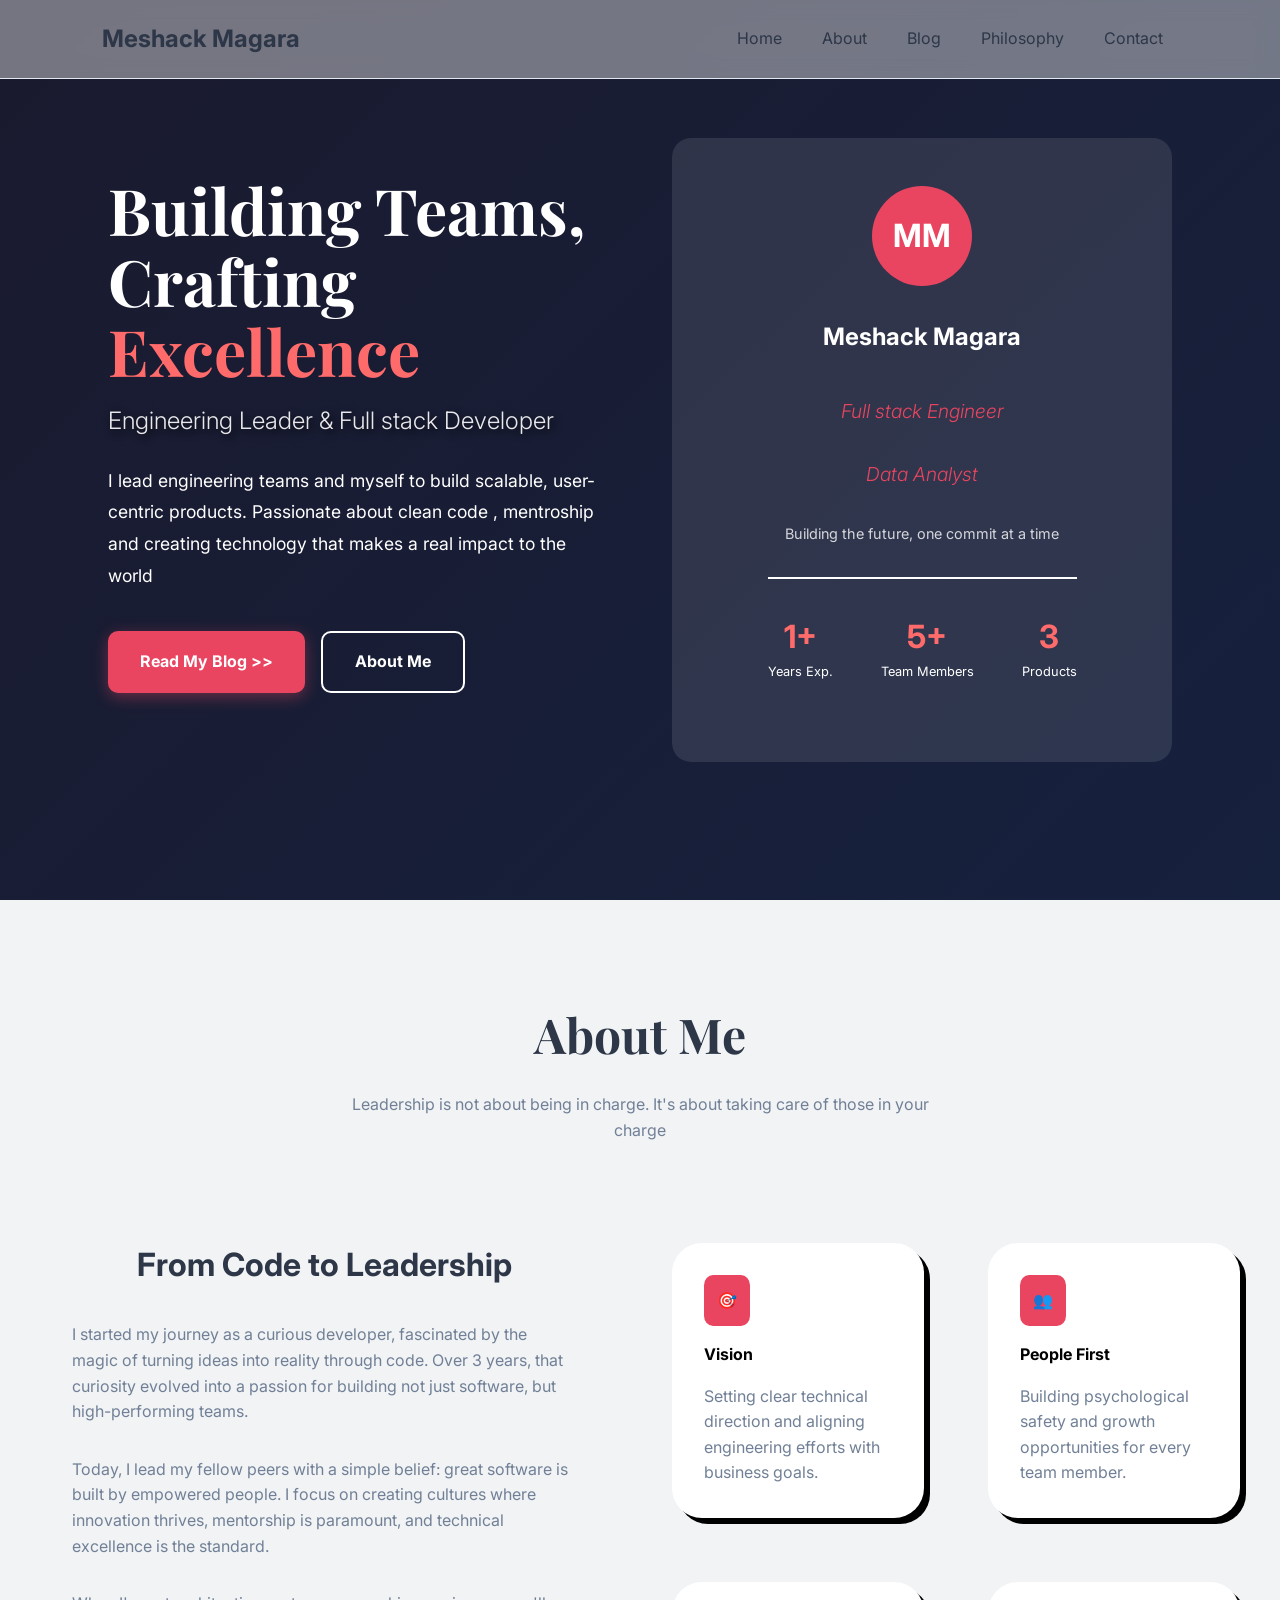
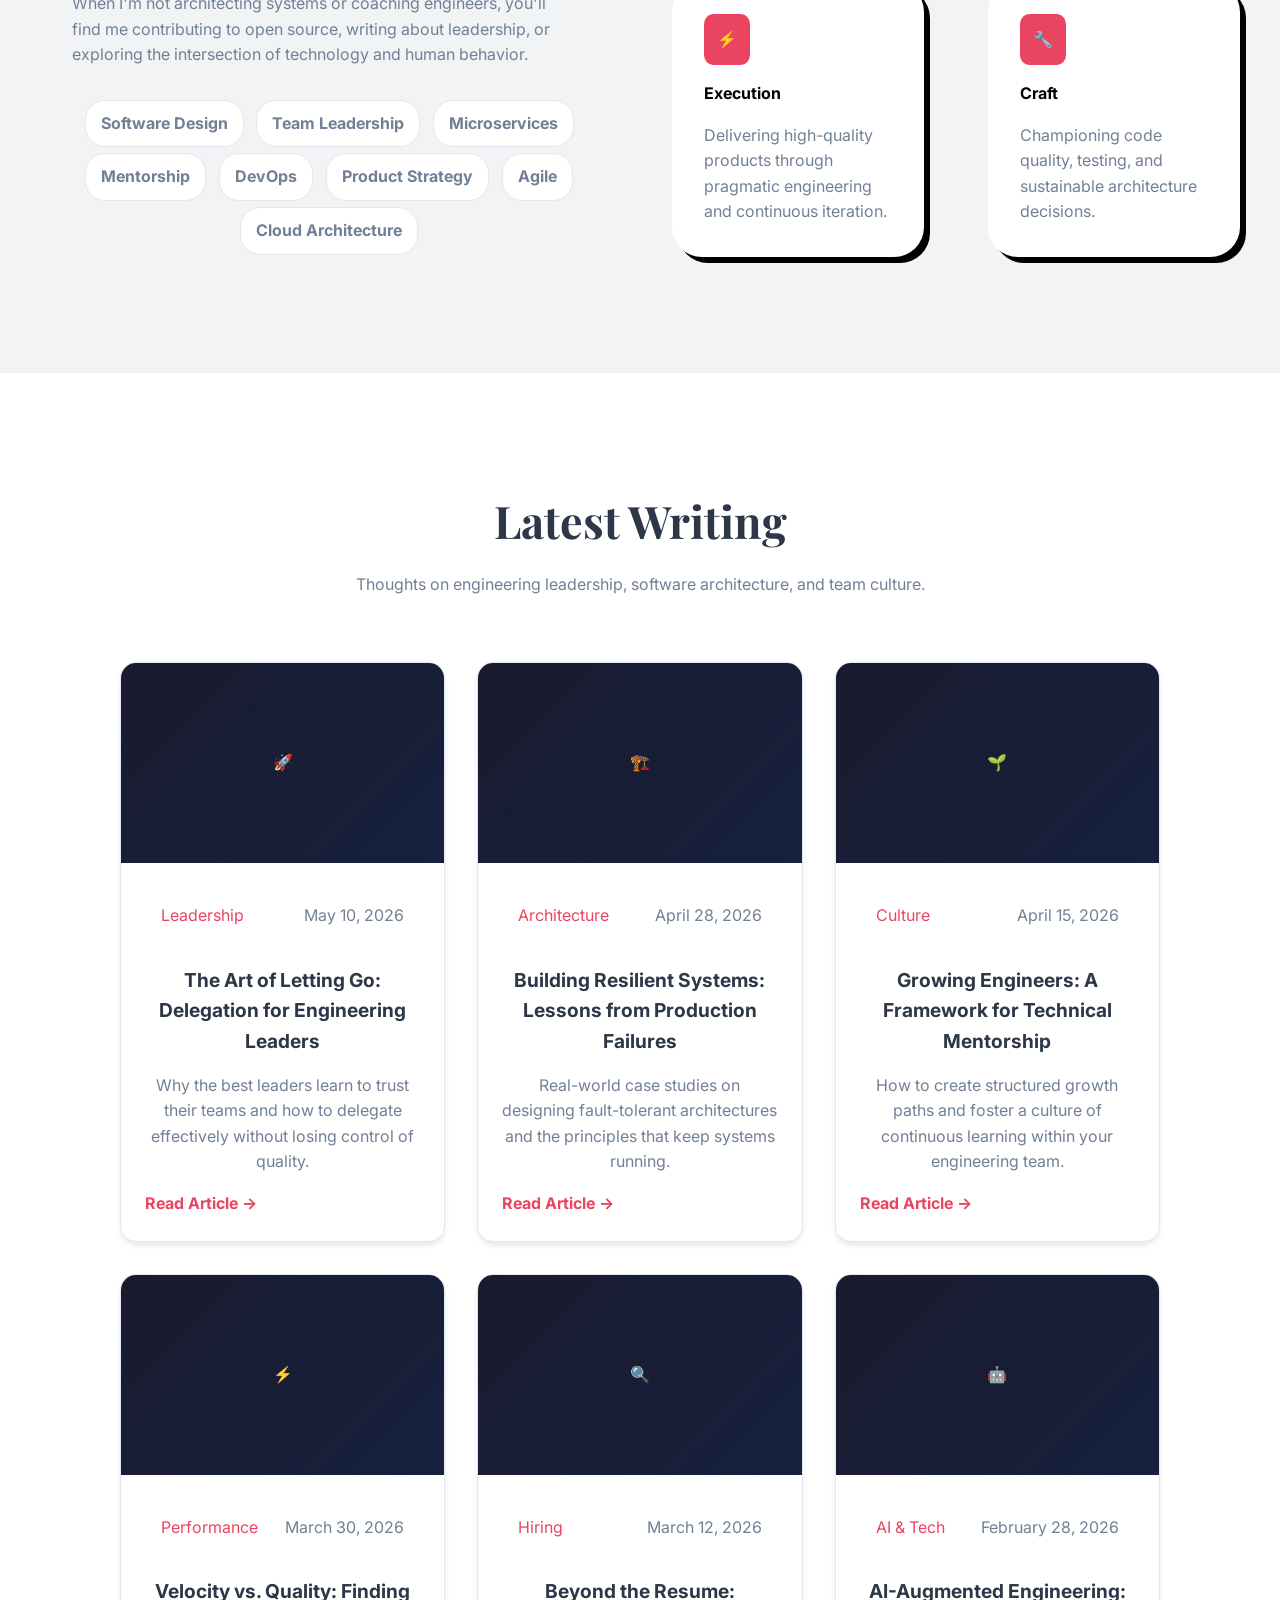
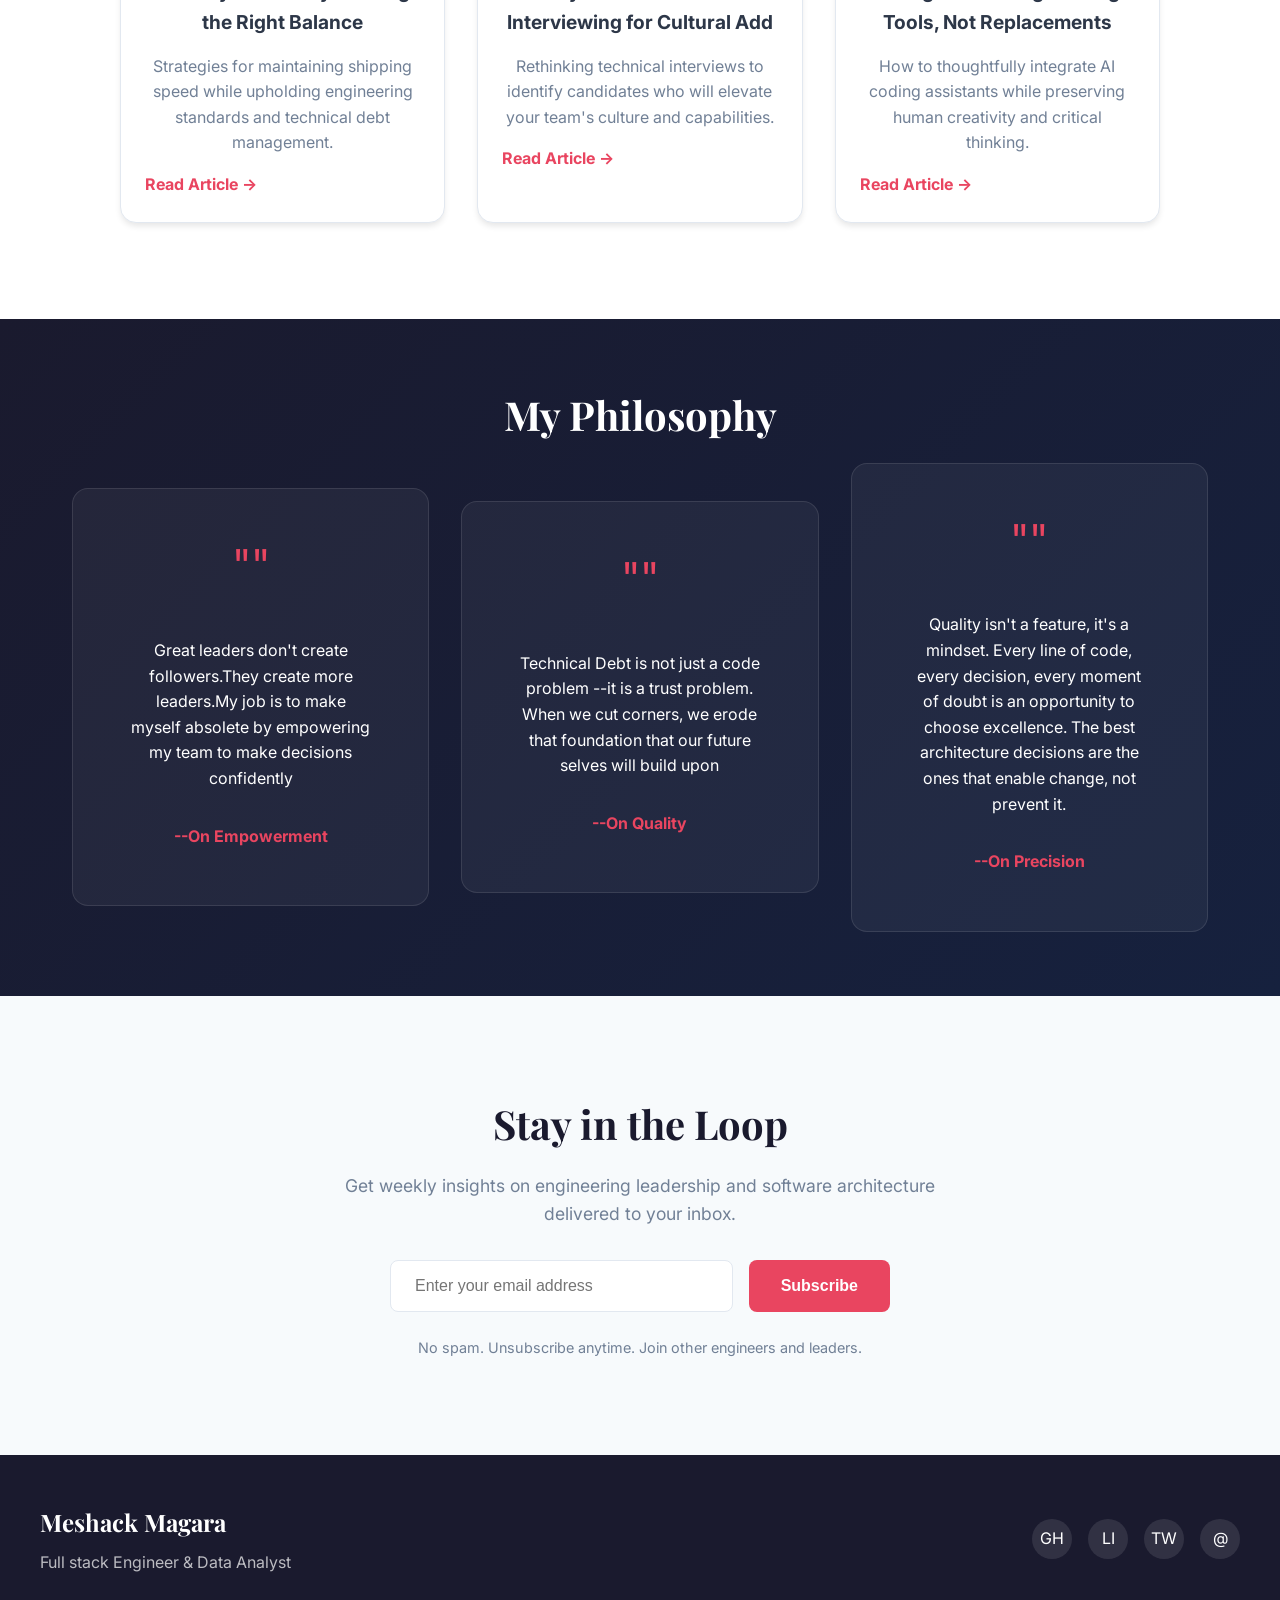
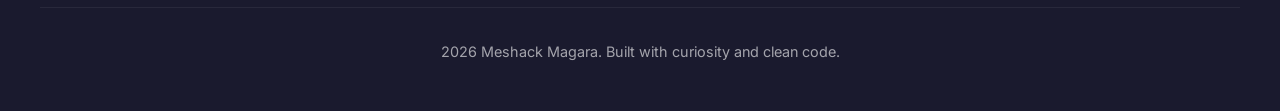
==== commit 7fc1885a: "added animation to the sections" ====
--- a/index.html
+++ b/index.html
@@ -25,10 +25,11 @@
       </div>
     </nav>
 
+    <!--Hero section-->
     <section class="hero-section" id="home">
       <div class="hero-container">
         <!--first child-->
-        <div class="item">
+        <div class="item one">
           <h1>
             Building Teams, <br />
             Crafting <br />
@@ -45,8 +46,9 @@
             <a href="#hero-section" class="btn about-btn">About Me</a>
           </div>
         </div>
+
         <!--second child-->
-        <div class="item">
+        <div class="item two">
           <div class="profile-card">
             <div class="profile-avatar">MM</div>
             <h3>Meshack Magara</h3>
@@ -269,7 +271,7 @@
 
     <!--philosophy section-->
     <section class="philosophy" id="philosophy">
-      <div class="container">
+      <div class="container section-container">
         <h2 class="philosophy-header">My Philosophy</h2>
         <div class="philosophy-cards">
           <div class="philosophy-card">
@@ -306,7 +308,7 @@
 
     <!--Contact section-->
     <section class="newsletter" id="contact">
-      <div class="container">
+      <div class="container contact-container">
         <div class="newsletter-header">
           <h2>Stay in the Loop</h2>
           <p>
--- a/main.css
+++ b/main.css
@@ -31,6 +31,29 @@
   color: var(--text);
   line-height: 1.6;
   background: var(--bg);
+  overflow-x: hidden;
+}
+
+img,
+video {
+  display: block;
+  max-width: 100%;
+}
+
+.section-container {
+  animation: scrolling 6s ease-in-out;
+  animation-timeline: view();
+  animation-range: entry 0% cover 50%;
+}
+@keyframes scrolling {
+  from {
+    opacity: 0;
+    transform: scale(0) translateX(-100%);
+  }
+  to {
+    opacity: 1;
+    transform: scale(1) translateX(0);
+  }
 }
 
 /* Navigation section*/
@@ -38,7 +61,7 @@
   position: fixed;
   top: 0;
   width: 100%;
-  background: rgba(255, 255, 255, 0.95);
+  background: rgba(255, 255, 255, 0.4);
   backdrop-filter: blur(10px);
   z-index: 1000;
   border-bottom: 1px solid var(--border);
@@ -56,8 +79,21 @@
   margin: 0 auto;
   padding: 0 2rem;
   display: flex;
+  flex-wrap: wrap;
   justify-content: space-between;
   align-items: center;
+  animation: fadein 1.5s ease-in-out;
+}
+
+@keyframes fadein {
+  from {
+    transform: translateY(-100%);
+    opacity: 0;
+  }
+  to {
+    transform: translateY(0);
+    opacity: 1;
+  }
 }
 .nav-items {
   margin-right: 30px;
@@ -71,11 +107,21 @@
 .nav-link {
   padding: 10px 15px;
   text-decoration: none;
-  color: var(--text-light);
+  color: var(--text);
   position: relative;
 }
-.nav-link:hover {
-  color: var(--accent);
+.nav-link::after {
+  content: "";
+  position: absolute;
+  bottom: 0;
+  left: 0;
+  width: 0;
+  height: 2px;
+  background-color: greenyellow;
+  transition: width 0.3s ease;
+}
+.nav-link:hover::after {
+  width: 100%;
 }
 
 /*hero-section*/
@@ -131,6 +177,36 @@
   margin-bottom: 2rem;
 }
 
+.one {
+  animation: slide-in 2s ease-in;
+}
+
+@keyframes slide-in {
+  from {
+    opacity: 0;
+    transform: translateX(-100px);
+  }
+  to {
+    opacity: 1;
+    transform: translateX(0);
+  }
+}
+
+.two {
+  animation: slidefromright 2s ease-in;
+  animation-range: 0% cover 100%;
+}
+
+@keyframes slidefromright {
+  from {
+    opacity: 0;
+    transform: translateX(100px);
+  }
+  to {
+    opacity: 1;
+    transform: translateX(0);
+  }
+}
 .btn {
   display: inline-flex;
   align-items: center;
@@ -237,8 +313,21 @@
   gap: 3rem;
   max-width: 1200px;
   margin: 0 auto;
-}
-
+  animation: comeside 5s ease;
+  animation-timeline: view();
+  animation-range: entry 0% cover 50%;
+}
+
+@keyframes comeside {
+  from {
+    transform: translateX(-100%);
+    opacity: 0;
+  }
+  to {
+    transform: translateX(0);
+    opacity: 1;
+  }
+}
 .about-header {
   text-align: center;
   display: flex;
@@ -360,6 +449,21 @@
   flex-direction: column;
   gap: 3rem;
   position: relative;
+  animation: slideleft 5s ease;
+  animation-fill-mode: backwards;
+  animation-timeline: view();
+  animation-range: entry 0% cover 50%;
+}
+
+@keyframes slideleft {
+  from {
+    transform: translateX(100%);
+    opacity: 0;
+  }
+  to {
+    transform: translateX(0);
+    opacity: 1;
+  }
 }
 
 .blog-header {
@@ -383,7 +487,7 @@
 
 .blog-grid {
   display: grid;
-  grid-template-columns: repeat(auto-fit, minmax(350px, 1fr));
+  grid-template-columns: repeat(auto-fit, minmax(320px, 1fr));
   max-width: 1200px;
   gap: 2rem;
   margin: 0 auto;
@@ -492,7 +596,7 @@
 }
 
 .philosophy-card p {
-  max-width: 200px;
+  max-width: 240px;
 }
 
 .quote {
@@ -638,6 +742,22 @@
   text-align: center;
 }
 
+/* Large desktop screens */
+@media (min-width: 1400px) {
+  .hero-container,
+  .about-container,
+  .blog-container,
+  .container,
+  .footer-content,
+  .footer-bottom {
+    max-width: 1320px;
+  }
+
+  .hero-container h1 {
+    font-size: 4.5rem;
+  }
+}
+
 /* Large tablets and smaller desktops */
 @media (max-width: 1200px) {
   .nav-bar,
@@ -657,6 +777,10 @@
     font-size: 3.5rem;
   }
 
+  .profile-card {
+    padding: 2.5rem;
+  }
+
   .about-grid,
   .about-visual {
     gap: 2.5rem;
@@ -681,6 +805,7 @@
   .nav-items {
     margin-right: 0;
     gap: 0.25rem;
+    justify-content: center;
   }
 
   .nav-link {
@@ -707,6 +832,16 @@
     justify-content: center;
   }
 
+  .profile-card {
+    margin: 0 auto;
+    max-width: 620px;
+  }
+
+  .stats {
+    flex-wrap: wrap;
+    padding: 0;
+  }
+
   .about-grid {
     grid-template-columns: 1fr;
     padding: 0 2rem;
@@ -715,6 +850,11 @@
   .about-content {
     padding: 0;
     text-align: center;
+  }
+
+  .skills {
+    gap: 0.5rem;
+    justify-content: center;
   }
 
   .about-visual {
@@ -740,6 +880,13 @@
 
   .hero-container h1 {
     font-size: 2.5rem;
+  }
+
+  .item .description,
+  .about-header p,
+  .blog-description,
+  .newsletter-header p {
+    max-width: 100%;
   }
 
   .nav-bar,
@@ -756,6 +903,7 @@
   .nav-items {
     justify-content: center;
     margin-right: 0;
+    width: 100%;
   }
 
   .nav-link {
@@ -784,6 +932,7 @@
 
   .profile-card {
     padding: 2rem;
+    width: 100%;
   }
 
   .stats {
@@ -801,6 +950,10 @@
   .blog-grid,
   .philosophy-cards {
     grid-template-columns: 1fr;
+  }
+
+  .philosophy-card p {
+    max-width: 100%;
   }
 
   .blog-grid {
@@ -817,6 +970,21 @@
 
   .newsletter-form {
     flex-direction: column;
+    max-width: 100%;
+  }
+}
+
+.contact-container {
+  animation: fadeout 4s ease-in-out;
+  animation-timeline: view();
+  animation-range: entry 0% cover 50%;
+}
+@keyframes fadeout {
+  from {
+    opacity: 0;
+  }
+  to {
+    opacity: 1;
   }
 }
 
@@ -912,6 +1080,10 @@
     padding: 1.25rem;
   }
 
+  .blog-meta {
+    margin: 0;
+  }
+
   .newsletter-form button,
   .newsletter-form input {
     width: 100%;
@@ -937,6 +1109,11 @@
     font-size: 2rem;
   }
 
+  .name {
+    font-size: 1.15rem;
+    text-align: center;
+  }
+
   .profile-avatar {
     height: 82px;
     width: 82px;
